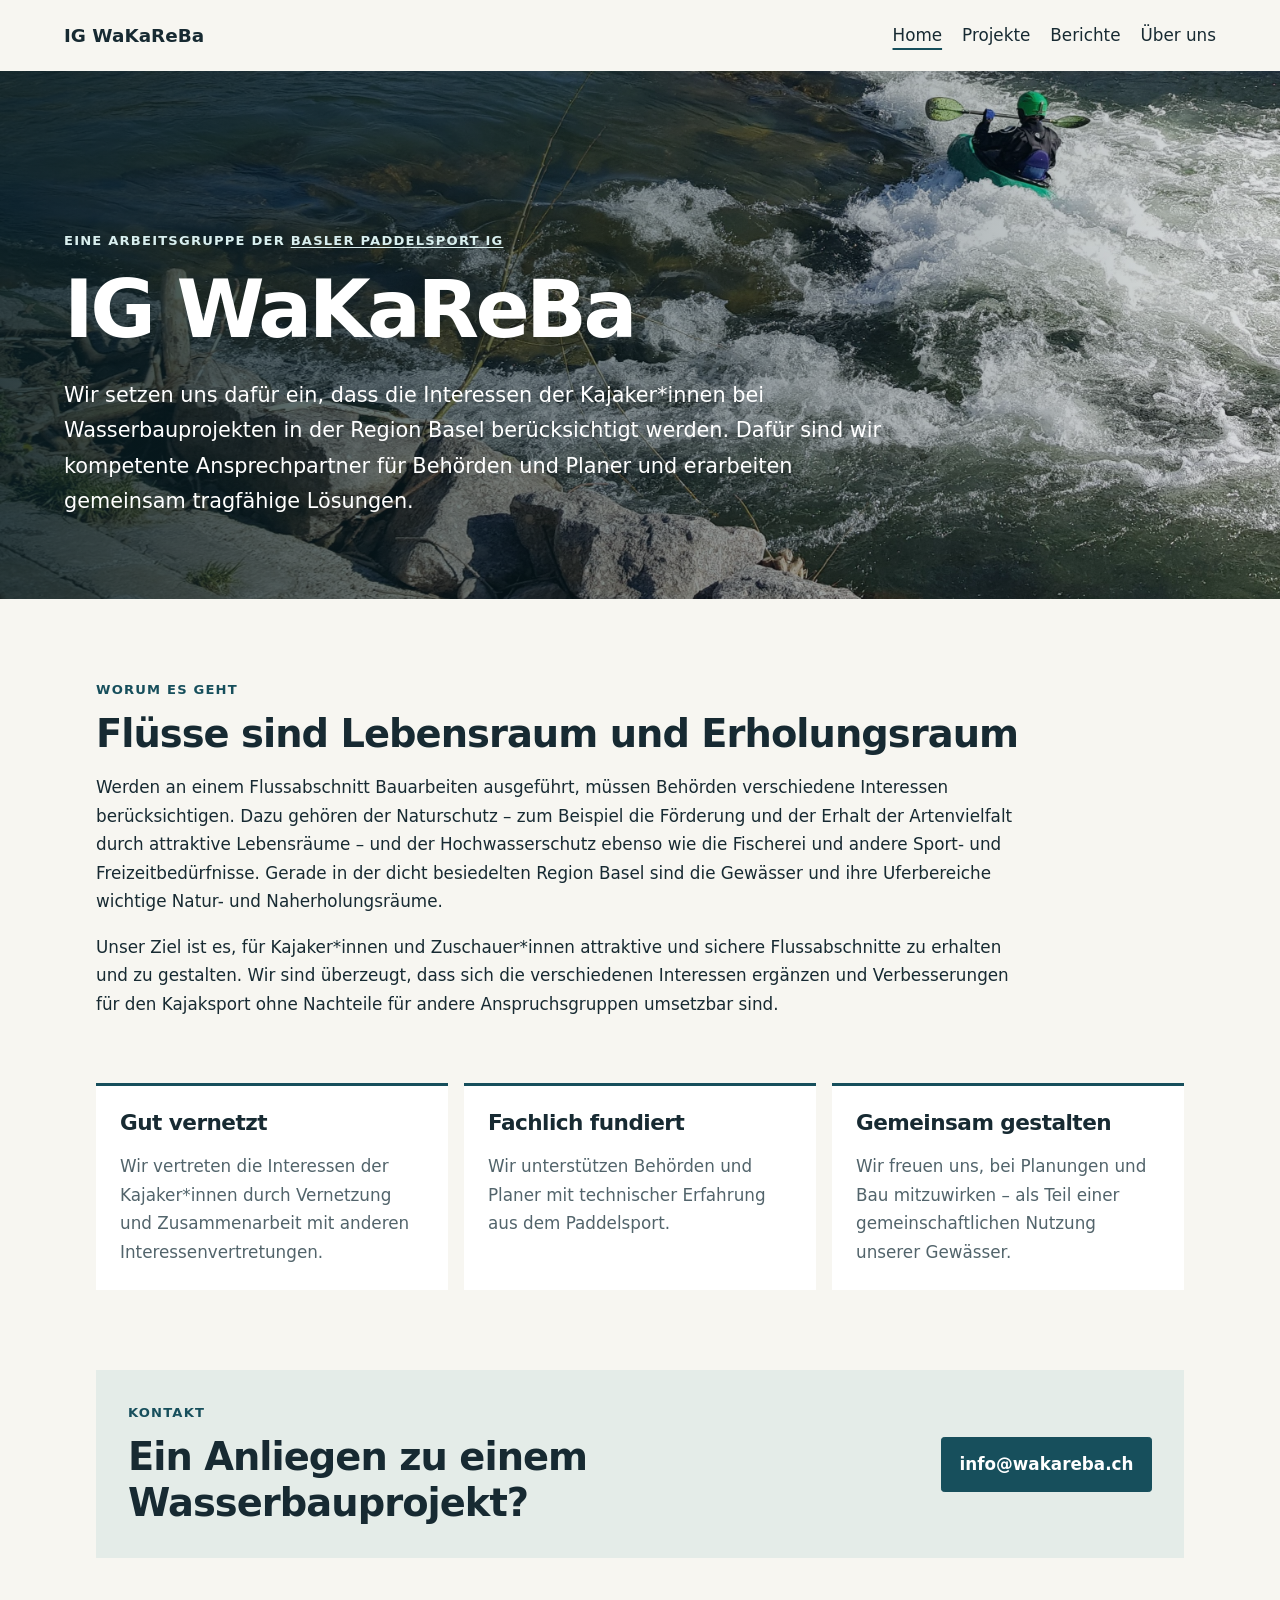
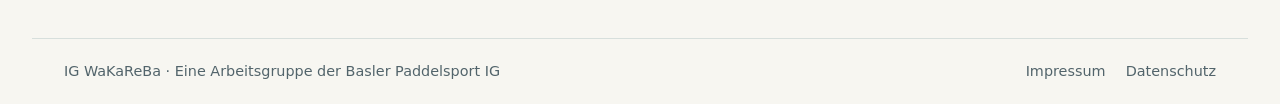
==== index.html @ 68abc577 "Initial static WaKaReBa website Co-authored-by: Copilot <223556219+Copilot@users.noreply.github.com>" ====
<!doctype html>
<html lang="de">
<head>
  <meta charset="utf-8">
  <meta name="viewport" content="width=device-width, initial-scale=1">
  <meta name="description" content="Die IG WaKaReBa vertritt die Interessen von Kajaker*innen bei Wasserbauprojekten in der Region Basel.">
  <title>IG WaKaReBa – Kajaksport und Wasserbau in der Region Basel</title>
  <link rel="stylesheet" href="assets/styles.css">
</head>
<body>
  <a class="skip-link" href="#inhalt">Zum Inhalt springen</a>
  <header class="site-header">
    <a class="site-name" href="index.html">IG WaKaReBa</a>
    <nav aria-label="Hauptnavigation">
      <a aria-current="page" href="index.html">Home</a>
      <a href="projekte/">Projekte</a>
      <a href="berichte/">Berichte</a>
      <a href="ueber-uns/">Über uns</a>
    </nav>
  </header>

  <main id="inhalt">
    <section class="hero">
      <img class="hero-image" src="assets/birs-hero.jpg" alt="Kajaker auf einer Welle in der Birs">
      <div class="hero-copy">
        <p class="eyebrow">Eine Arbeitsgruppe der <a href="https://www.bpig.ch">Basler Paddelsport IG</a></p>
        <h1>IG WaKaReBa</h1>
        <p class="lead">Wir setzen uns dafür ein, dass die Interessen der Kajaker*innen bei Wasserbauprojekten in der Region Basel berücksichtigt werden. Dafür sind wir kompetente Ansprechpartner für Behörden und Planer und erarbeiten gemeinsam tragfähige Lösungen.</p>
      </div>
    </section>

    <section class="content-section">
      <p class="eyebrow">Worum es geht</p>
      <h2>Flüsse sind Lebensraum und Erholungsraum</h2>
      <p>Werden an einem Flussabschnitt Bauarbeiten ausgeführt, müssen Behörden verschiedene Interessen berücksichtigen. Dazu gehören der Naturschutz – zum Beispiel die Förderung und der Erhalt der Artenvielfalt durch attraktive Lebensräume – und der Hochwasserschutz ebenso wie die Fischerei und andere Sport- und Freizeitbedürfnisse. Gerade in der dicht besiedelten Region Basel sind die Gewässer und ihre Uferbereiche wichtige Natur- und Naherholungsräume.</p>
      <p>Unser Ziel ist es, für Kajaker*innen und Zuschauer*innen attraktive und sichere Flussabschnitte zu erhalten und zu gestalten. Wir sind überzeugt, dass sich die verschiedenen Interessen ergänzen und Verbesserungen für den Kajaksport ohne Nachteile für andere Anspruchsgruppen umsetzbar sind.</p>
    </section>

    <section class="feature-grid" aria-label="So arbeiten wir">
      <article class="feature">
        <h2>Gut vernetzt</h2>
        <p>Wir vertreten die Interessen der Kajaker*innen durch Vernetzung und Zusammenarbeit mit anderen Interessenvertretungen.</p>
      </article>
      <article class="feature">
        <h2>Fachlich fundiert</h2>
        <p>Wir unterstützen Behörden und Planer mit technischer Erfahrung aus dem Paddelsport.</p>
      </article>
      <article class="feature">
        <h2>Gemeinsam gestalten</h2>
        <p>Wir freuen uns, bei Planungen und Bau mitzuwirken – als Teil einer gemeinschaftlichen Nutzung unserer Gewässer.</p>
      </article>
    </section>

    <section class="contact-section">
      <div>
        <p class="eyebrow">Kontakt</p>
        <h2>Ein Anliegen zu einem Wasserbauprojekt?</h2>
      </div>
      <a class="button" href="mailto:info@wakareba.ch">info@wakareba.ch</a>
    </section>
  </main>

  <footer class="site-footer">
    <span>IG WaKaReBa · Eine Arbeitsgruppe der Basler Paddelsport IG</span>
    <nav aria-label="Rechtliches">
      <a href="impressum/">Impressum</a>
      <a href="datenschutz/">Datenschutz</a>
    </nav>
  </footer>
</body>
</html>
---- assets/styles.css ----
:root {
  color-scheme: light;
  --ink: #172a32;
  --muted: #52646b;
  --paper: #f7f6f1;
  --surface: #fff;
  --river: #174f5c;
  --river-dark: #103a45;
  --line: #d7dfdc;
  font-family: system-ui, -apple-system, "Segoe UI", sans-serif;
}

* {
  box-sizing: border-box;
}

body {
  margin: 0;
  color: var(--ink);
  background: var(--paper);
  font-size: 1.05rem;
  line-height: 1.7;
}

a {
  color: var(--river);
  text-underline-offset: 0.18em;
}

a:hover {
  color: var(--river-dark);
}

a:focus-visible {
  outline: 3px solid #d78333;
  outline-offset: 3px;
}

.skip-link {
  position: absolute;
  top: -5rem;
  left: 1rem;
  z-index: 2;
  padding: 0.5rem 0.75rem;
  color: var(--surface);
  background: var(--river-dark);
}

.skip-link:focus {
  top: 1rem;
}

.site-header,
.site-footer {
  display: flex;
  align-items: center;
  justify-content: space-between;
  gap: 1.5rem;
  max-width: 76rem;
  margin: 0 auto;
  padding: 1.25rem 2rem;
}

.site-name {
  color: var(--ink);
  font-size: 1.15rem;
  font-weight: 750;
  text-decoration: none;
  white-space: nowrap;
}

.site-header nav,
.site-footer nav {
  display: flex;
  flex-wrap: wrap;
  gap: 1.25rem;
}

.site-header nav a,
.site-footer nav a {
  color: var(--ink);
  text-decoration: none;
}

.site-header nav a[aria-current="page"] {
  text-decoration: underline;
  text-decoration-color: var(--river);
  text-decoration-thickness: 2px;
  text-underline-offset: 0.45rem;
}

.hero {
  position: relative;
  display: grid;
  min-height: 33rem;
  align-items: end;
  overflow: hidden;
  color: var(--surface);
  background: var(--river-dark);
}

.hero::after {
  position: absolute;
  inset: 0;
  background: linear-gradient(90deg, rgb(8 30 36 / 83%), rgb(8 30 36 / 12%));
  content: "";
}

.hero-image {
  position: absolute;
  width: 100%;
  height: 100%;
  object-fit: cover;
  object-position: center 54%;
}

.hero-copy {
  position: relative;
  z-index: 1;
  width: min(76rem, 100%);
  margin: 0 auto;
  padding: 5rem 2rem;
}

.hero-copy a {
  color: #d9efef;
}

h1,
h2,
h3,
p {
  margin-top: 0;
}

h1,
h2,
h3 {
  line-height: 1.2;
}

h1 {
  max-width: 14ch;
  margin-bottom: 1.25rem;
  font-size: clamp(2.6rem, 7vw, 5rem);
  letter-spacing: -0.045em;
}

h2 {
  margin-bottom: 1rem;
  font-size: clamp(1.7rem, 3vw, 2.4rem);
  letter-spacing: -0.025em;
}

h3 {
  margin-bottom: 0.5rem;
  font-size: 1.3rem;
}

.lead {
  max-width: 52rem;
  margin-bottom: 0;
  font-size: clamp(1.1rem, 2vw, 1.3rem);
}

.eyebrow {
  margin-bottom: 0.6rem;
  color: var(--river);
  font-size: 0.82rem;
  font-weight: 750;
  letter-spacing: 0.09em;
  text-transform: uppercase;
}

.hero .eyebrow {
  color: #d9efef;
}

.content-section,
.feature-grid,
.contact-section,
.page-content {
  width: min(68rem, calc(100% - 3rem));
  margin: 0 auto;
}

.content-section {
  padding: 5rem 0 3rem;
}

.content-section > p:not(.eyebrow) {
  max-width: 58rem;
}

.feature-grid {
  display: grid;
  grid-template-columns: repeat(3, minmax(0, 1fr));
  gap: 1rem;
  padding-bottom: 5rem;
}

.feature {
  padding: 1.5rem;
  border-top: 3px solid var(--river);
  background: var(--surface);
}

.feature h2 {
  font-size: 1.35rem;
}

.feature p {
  margin-bottom: 0;
  color: var(--muted);
}

.contact-section {
  display: flex;
  align-items: center;
  justify-content: space-between;
  gap: 2rem;
  margin-bottom: 5rem;
  padding: 2rem;
  background: #e4ece8;
}

.contact-section h2 {
  margin-bottom: 0;
}

.button {
  display: inline-block;
  padding: 0.75rem 1.1rem;
  border: 1px solid var(--river);
  border-radius: 0.2rem;
  color: var(--surface);
  background: var(--river);
  font-weight: 700;
  text-decoration: none;
  white-space: nowrap;
}

.button:hover {
  color: var(--surface);
  background: var(--river-dark);
}

.page-heading {
  padding: 4rem 0 2rem;
  border-bottom: 1px solid var(--line);
}

.page-heading h1 {
  margin-bottom: 0.5rem;
  font-size: clamp(2.4rem, 5vw, 4rem);
}

.page-heading p:last-child {
  max-width: 48rem;
  margin-bottom: 0;
  color: var(--muted);
}

.page-content {
  padding-bottom: 4rem;
}

.project,
.report,
.prose-section {
  padding: 2rem 0;
  border-bottom: 1px solid var(--line);
}

.project p:last-child,
.report p:last-child,
.prose-section p:last-child {
  margin-bottom: 0;
}

.status-date {
  margin-top: 1rem;
  color: var(--muted);
  font-size: 0.9rem;
  font-style: italic;
}

.report-list {
  padding-left: 1.3rem;
}

.report-list li {
  margin: 0.65rem 0;
}

.site-footer {
  align-items: flex-start;
  border-top: 1px solid var(--line);
  color: var(--muted);
  font-size: 0.9rem;
}

.site-footer nav a {
  color: var(--muted);
}

@media (max-width: 680px) {
  body {
    font-size: 1rem;
  }

  .site-header,
  .site-footer {
    align-items: flex-start;
    flex-direction: column;
    gap: 0.8rem;
    padding: 1rem 1.25rem;
  }

  .site-header nav,
  .site-footer nav {
    gap: 0.75rem 1rem;
  }

  .hero {
    min-height: 34rem;
  }

  .hero::after {
    background: linear-gradient(0deg, rgb(8 30 36 / 88%), rgb(8 30 36 / 12%));
  }

  .hero-copy {
    padding: 3rem 1.25rem;
  }

  .content-section,
  .feature-grid,
  .contact-section,
  .page-content {
    width: calc(100% - 2.5rem);
  }

  .content-section {
    padding: 3.5rem 0 2rem;
  }

  .feature-grid {
    grid-template-columns: 1fr;
    padding-bottom: 3.5rem;
  }

  .contact-section {
    align-items: flex-start;
    flex-direction: column;
    margin-bottom: 3.5rem;
    padding: 1.5rem;
  }

  .contact-section > div {
    min-width: 0;
  }

  .contact-section h2 {
    overflow-wrap: anywhere;
  }

  .contact-section .button {
    max-width: 100%;
    overflow-wrap: anywhere;
    white-space: normal;
  }

  .page-heading {
    padding: 3rem 0 1.5rem;
  }
}
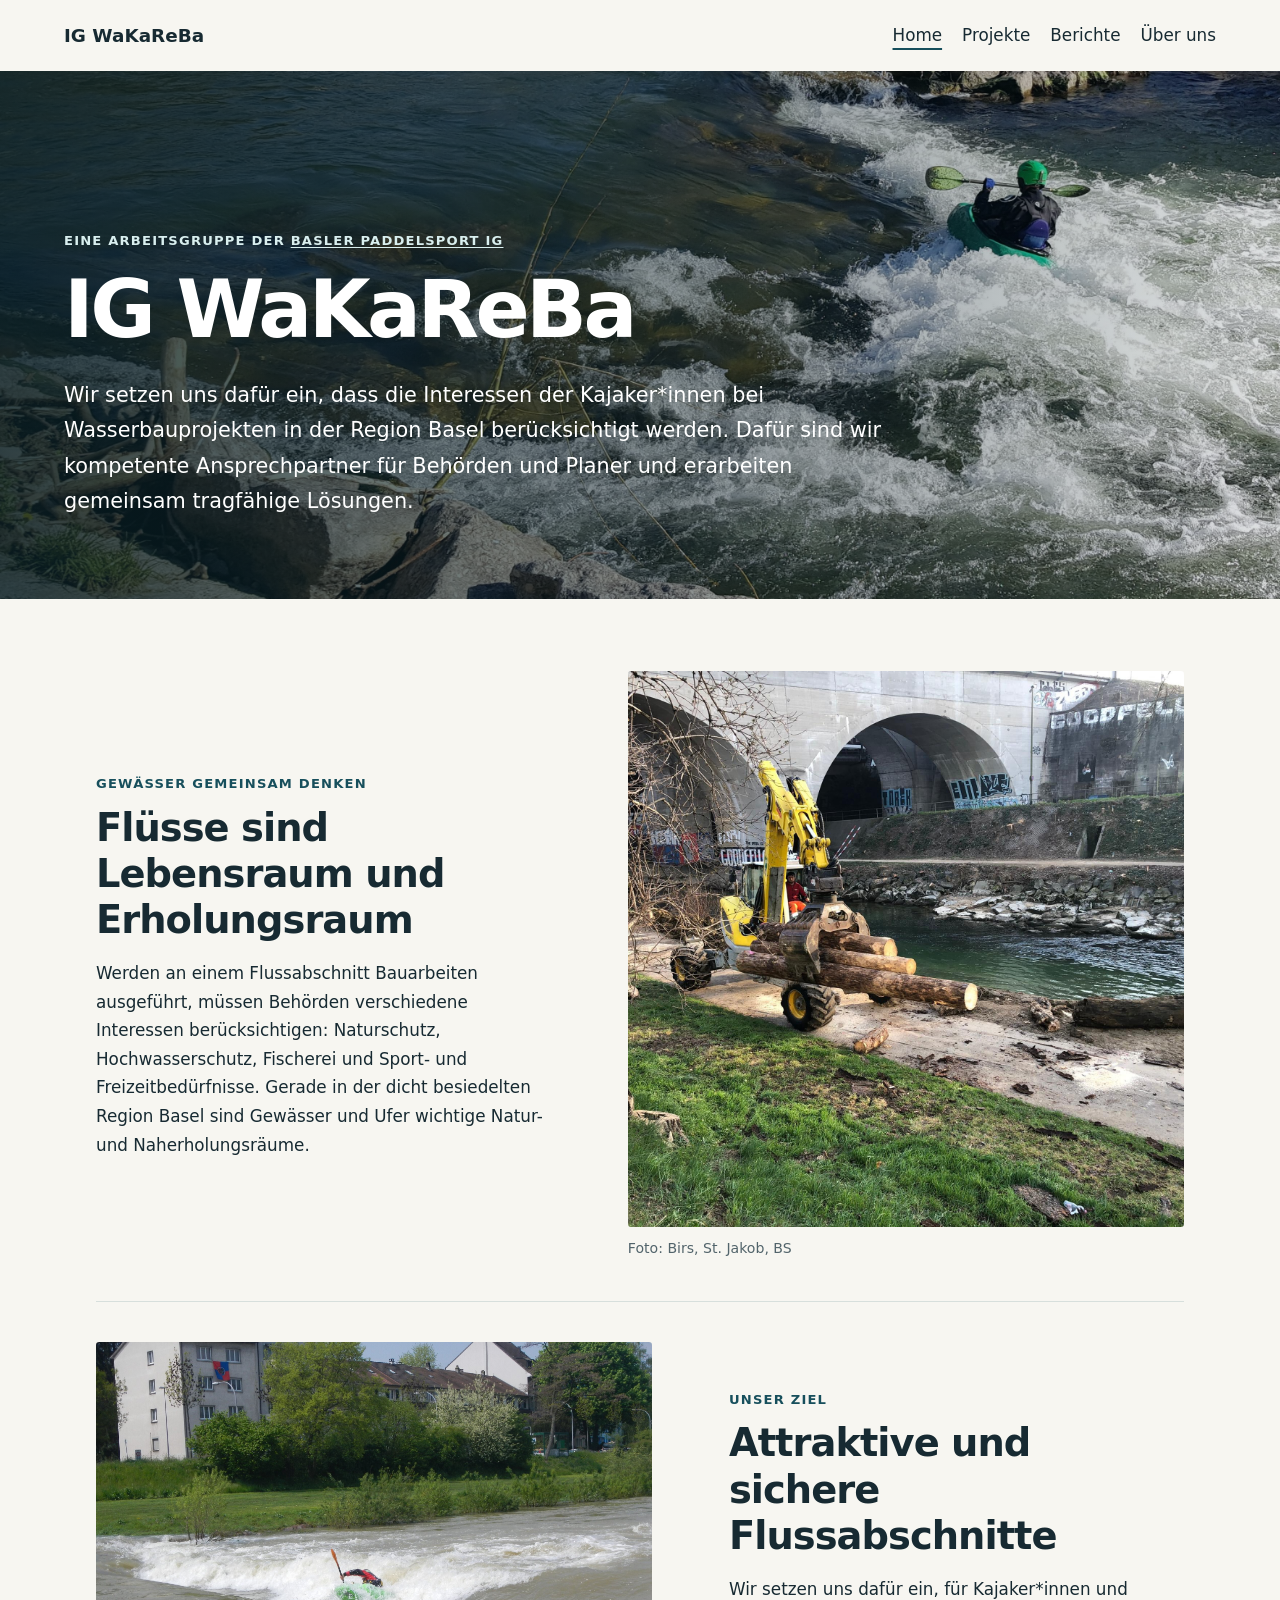
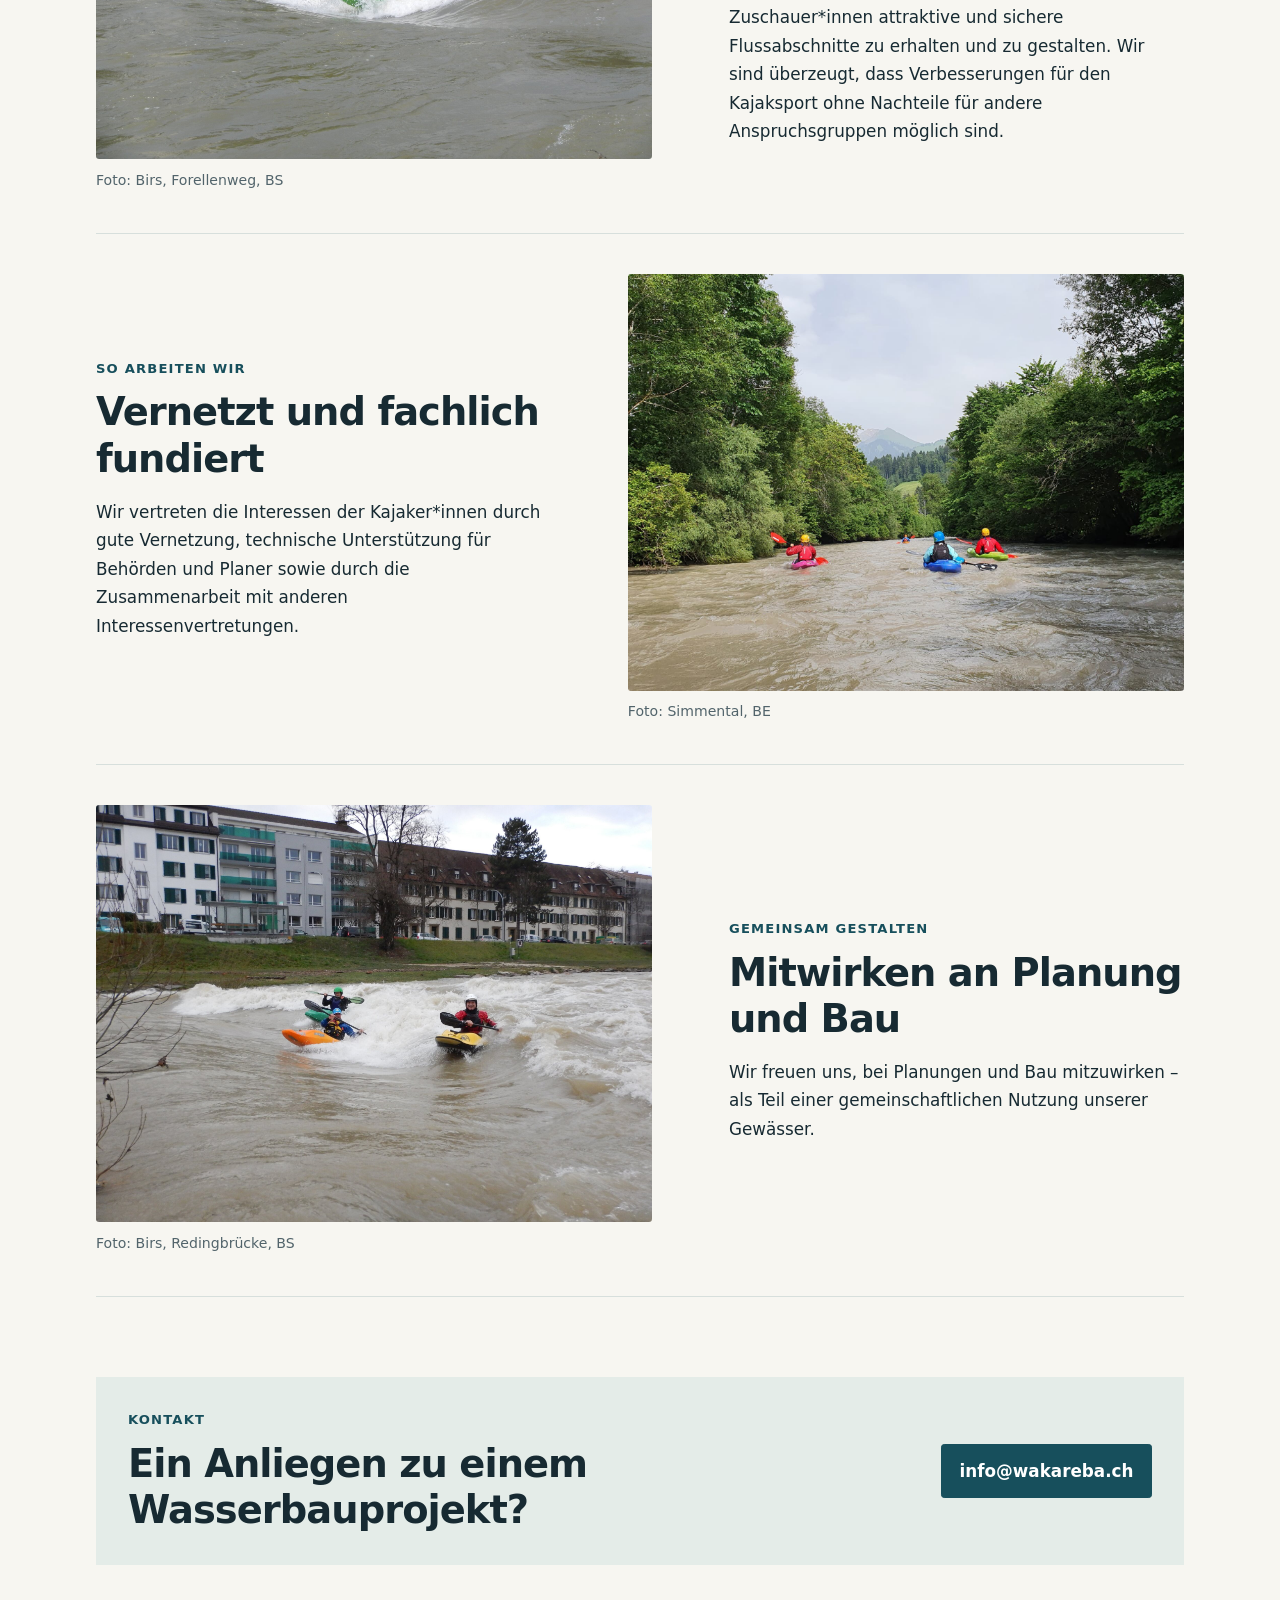
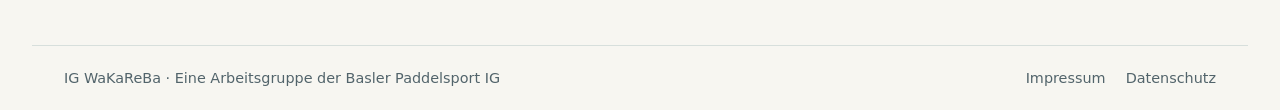
==== commit 1711cb7a: "Complete initial static website Co-authored-by: Copilot <223556219+Copilot@users.noreply.github.com>" ====
--- a/index.html
+++ b/index.html
@@ -21,7 +21,7 @@
 
   <main id="inhalt">
     <section class="hero">
-      <img class="hero-image" src="assets/birs-hero.jpg" alt="Kajaker auf einer Welle in der Birs">
+      <img class="hero-image" src="assets/birs-hero.jpg" alt="Kajaker auf einer Welle in der Birs" width="3128" height="1759">
       <div class="hero-copy">
         <p class="eyebrow">Eine Arbeitsgruppe der <a href="https://www.bpig.ch">Basler Paddelsport IG</a></p>
         <h1>IG WaKaReBa</h1>
@@ -29,25 +29,53 @@
       </div>
     </section>
 
-    <section class="content-section">
-      <p class="eyebrow">Worum es geht</p>
-      <h2>Flüsse sind Lebensraum und Erholungsraum</h2>
-      <p>Werden an einem Flussabschnitt Bauarbeiten ausgeführt, müssen Behörden verschiedene Interessen berücksichtigen. Dazu gehören der Naturschutz – zum Beispiel die Förderung und der Erhalt der Artenvielfalt durch attraktive Lebensräume – und der Hochwasserschutz ebenso wie die Fischerei und andere Sport- und Freizeitbedürfnisse. Gerade in der dicht besiedelten Region Basel sind die Gewässer und ihre Uferbereiche wichtige Natur- und Naherholungsräume.</p>
-      <p>Unser Ziel ist es, für Kajaker*innen und Zuschauer*innen attraktive und sichere Flussabschnitte zu erhalten und zu gestalten. Wir sind überzeugt, dass sich die verschiedenen Interessen ergänzen und Verbesserungen für den Kajaksport ohne Nachteile für andere Anspruchsgruppen umsetzbar sind.</p>
-    </section>
+    <section class="photo-stories" aria-label="Wasserbau und Paddelsport in der Region Basel">
+      <article class="photo-story">
+        <div class="photo-story-copy">
+          <p class="eyebrow">Gewässer gemeinsam denken</p>
+          <h2>Flüsse sind Lebensraum und Erholungsraum</h2>
+          <p>Werden an einem Flussabschnitt Bauarbeiten ausgeführt, müssen Behörden verschiedene Interessen berücksichtigen: Naturschutz, Hochwasserschutz, Fischerei und Sport- und Freizeitbedürfnisse. Gerade in der dicht besiedelten Region Basel sind Gewässer und Ufer wichtige Natur- und Naherholungsräume.</p>
+        </div>
+        <figure class="photo-story-image">
+          <img src="assets/birs-st-jakob.jpg" alt="Bauarbeiten am Ufer der Birs beim St. Jakob" width="1536" height="1536" loading="lazy" decoding="async">
+          <figcaption>Foto: Birs, St. Jakob, BS</figcaption>
+        </figure>
+      </article>
 
-    <section class="feature-grid" aria-label="So arbeiten wir">
-      <article class="feature">
-        <h2>Gut vernetzt</h2>
-        <p>Wir vertreten die Interessen der Kajaker*innen durch Vernetzung und Zusammenarbeit mit anderen Interessenvertretungen.</p>
+      <article class="photo-story">
+        <div class="photo-story-copy">
+          <p class="eyebrow">Unser Ziel</p>
+          <h2>Attraktive und sichere Flussabschnitte</h2>
+          <p>Wir setzen uns dafür ein, für Kajaker*innen und Zuschauer*innen attraktive und sichere Flussabschnitte zu erhalten und zu gestalten. Wir sind überzeugt, dass Verbesserungen für den Kajaksport ohne Nachteile für andere Anspruchsgruppen möglich sind.</p>
+        </div>
+        <figure class="photo-story-image">
+          <img src="assets/birs-forellenweg.jpg" alt="Kajaker surft auf einer Welle in der Birs" width="2200" height="1650" loading="lazy" decoding="async">
+          <figcaption>Foto: Birs, Forellenweg, BS</figcaption>
+        </figure>
       </article>
-      <article class="feature">
-        <h2>Fachlich fundiert</h2>
-        <p>Wir unterstützen Behörden und Planer mit technischer Erfahrung aus dem Paddelsport.</p>
+
+      <article class="photo-story">
+        <div class="photo-story-copy">
+          <p class="eyebrow">So arbeiten wir</p>
+          <h2>Vernetzt und fachlich fundiert</h2>
+          <p>Wir vertreten die Interessen der Kajaker*innen durch gute Vernetzung, technische Unterstützung für Behörden und Planer sowie durch die Zusammenarbeit mit anderen Interessenvertretungen.</p>
+        </div>
+        <figure class="photo-story-image">
+          <img src="assets/simmental.jpg" alt="Gruppe von Kajaker*innen auf einem Fluss im Simmental" width="1600" height="1200" loading="lazy" decoding="async">
+          <figcaption>Foto: Simmental, BE</figcaption>
+        </figure>
       </article>
-      <article class="feature">
-        <h2>Gemeinsam gestalten</h2>
-        <p>Wir freuen uns, bei Planungen und Bau mitzuwirken – als Teil einer gemeinschaftlichen Nutzung unserer Gewässer.</p>
+
+      <article class="photo-story">
+        <div class="photo-story-copy">
+          <p class="eyebrow">Gemeinsam gestalten</p>
+          <h2>Mitwirken an Planung und Bau</h2>
+          <p>Wir freuen uns, bei Planungen und Bau mitzuwirken – als Teil einer gemeinschaftlichen Nutzung unserer Gewässer.</p>
+        </div>
+        <figure class="photo-story-image">
+          <img src="assets/birs-redingbruecke.jpg" alt="Kajaker auf einer Welle in der Birs bei der Redingbrücke" width="2200" height="1650" loading="lazy" decoding="async">
+          <figcaption>Foto: Birs, Redingbrücke, BS</figcaption>
+        </figure>
       </article>
     </section>
 
--- a/assets/styles.css
+++ b/assets/styles.css
@@ -111,7 +111,7 @@
   width: 100%;
   height: 100%;
   object-fit: cover;
-  object-position: center 54%;
+  object-position: 81% 18%;
 }
 
 .hero-copy {
@@ -176,42 +176,60 @@
   color: #d9efef;
 }
 
-.content-section,
-.feature-grid,
+.photo-stories,
 .contact-section,
 .page-content {
   width: min(68rem, calc(100% - 3rem));
   margin: 0 auto;
 }
 
-.content-section {
-  padding: 5rem 0 3rem;
-}
-
-.content-section > p:not(.eyebrow) {
-  max-width: 58rem;
-}
-
-.feature-grid {
+.photo-stories {
+  padding: 2rem 0 5rem;
+}
+
+.photo-story {
   display: grid;
-  grid-template-columns: repeat(3, minmax(0, 1fr));
-  gap: 1rem;
-  padding-bottom: 5rem;
-}
-
-.feature {
-  padding: 1.5rem;
-  border-top: 3px solid var(--river);
-  background: var(--surface);
-}
-
-.feature h2 {
-  font-size: 1.35rem;
-}
-
-.feature p {
+  grid-template-columns: minmax(0, 0.9fr) minmax(0, 1.1fr);
+  align-items: center;
+  gap: clamp(2rem, 6vw, 5rem);
+  padding: 2.5rem 0;
+  border-bottom: 1px solid var(--line);
+}
+
+.photo-story:nth-child(even) {
+  grid-template-columns: minmax(0, 1.1fr) minmax(0, 0.9fr);
+}
+
+.photo-story:nth-child(even) .photo-story-copy {
+  grid-column: 2;
+  grid-row: 1;
+}
+
+.photo-story:nth-child(even) .photo-story-image {
+  grid-column: 1;
+  grid-row: 1;
+}
+
+.photo-story-copy > p:last-child {
   margin-bottom: 0;
+}
+
+.photo-story-image {
+  min-width: 0;
+  margin: 0;
+}
+
+.photo-story-image img {
+  display: block;
+  width: 100%;
+  height: auto;
+  border-radius: 0.2rem;
+}
+
+.photo-story-image figcaption {
+  margin-top: 0.6rem;
   color: var(--muted);
+  font-size: 0.88rem;
 }
 
 .contact-section {
@@ -265,16 +283,192 @@
   padding-bottom: 4rem;
 }
 
-.project,
+.project {
+  display: flow-root;
+  padding: 2rem 0;
+  border-bottom: 1px solid var(--line);
+}
+
+.project h2 {
+  margin-bottom: 1.25rem;
+}
+
+.project-copy {
+  min-width: 0;
+}
+
+.project-image {
+  float: right;
+  width: 40%;
+  min-width: 0;
+  max-width: 24rem;
+  margin: 0 0 1.5rem 2rem;
+}
+
+.project-image-trigger {
+  display: block;
+  width: 100%;
+  padding: 0;
+  border: 0;
+  background: transparent;
+  cursor: zoom-in;
+}
+
+.project-image-trigger:focus-visible,
+.project-lightbox-close:focus-visible {
+  outline: 3px solid #d78333;
+  outline-offset: 3px;
+}
+
+.project-image img {
+  display: block;
+  width: 100%;
+  height: auto;
+  max-height: 34rem;
+  object-fit: contain;
+  object-position: top;
+  border-radius: 0.2rem;
+}
+
+.project--large-image {
+  --project-image-width: 52%;
+}
+
+.project--large-image .project-image {
+  width: var(--project-image-width);
+  max-width: none;
+}
+
+.project-lightbox {
+  position: fixed;
+  inset: 0;
+  width: fit-content;
+  height: fit-content;
+  max-width: 96vw;
+  max-height: 96vh;
+  margin: auto;
+  padding: 3.5rem 0 0;
+  border: 0;
+  background: transparent;
+  overflow: visible;
+}
+
+.project-lightbox:popover-open {
+  display: grid;
+  place-items: center;
+}
+
+.project-lightbox::backdrop {
+  background: rgb(8 20 24 / 88%);
+}
+
+.project-lightbox > img {
+  display: block;
+  width: auto;
+  max-width: 96vw;
+  max-height: calc(96vh - 3.5rem);
+  object-fit: contain;
+  border-radius: 0.2rem;
+}
+
+.project-lightbox-close {
+  position: absolute;
+  top: 0;
+  right: 0;
+  padding: 0.65rem 1rem;
+  border: 1px solid var(--surface);
+  border-radius: 0.2rem;
+  color: var(--surface);
+  background: var(--river-dark);
+  font: inherit;
+  cursor: pointer;
+}
+
+.project-copy p:last-child,
+.report p:last-child,
+.prose-section p:last-child {
+  margin-bottom: 0;
+}
+
 .report,
 .prose-section {
   padding: 2rem 0;
   border-bottom: 1px solid var(--line);
 }
 
-.project p:last-child,
-.report p:last-child,
-.prose-section p:last-child {
+.report-embed {
+  aspect-ratio: 16 / 9;
+  margin-bottom: 1rem;
+}
+
+.report-embed iframe {
+  display: block;
+  width: 100%;
+  height: 100%;
+  border: 0;
+}
+
+.about-affiliation {
+  display: flex;
+  align-items: center;
+  gap: 1.5rem;
+  max-width: 32rem;
+  margin-top: 2rem;
+}
+
+.about-affiliation > img {
+  flex: 0 0 6rem;
+  display: block;
+  width: 6rem;
+  height: auto;
+}
+
+.about-affiliation p {
+  margin-bottom: 0;
+}
+
+.supporters-section {
+  padding: 2rem 0;
+  border-bottom: 1px solid var(--line);
+}
+
+.supporter-grid {
+  display: grid;
+  grid-template-columns: repeat(3, minmax(0, 1fr));
+  gap: 1.25rem;
+}
+
+.supporter {
+  min-width: 0;
+  padding: 1.25rem;
+  border: 1px solid var(--line);
+  background: var(--surface);
+}
+
+.supporter-logo {
+  display: flex;
+  align-items: center;
+  justify-content: center;
+  height: 8rem;
+  margin: 0 0 1rem;
+}
+
+.supporter-logo img {
+  display: block;
+  max-width: 100%;
+  max-height: 100%;
+  object-fit: contain;
+}
+
+.supporter h3 {
+  overflow-wrap: anywhere;
+}
+
+.supporter h3 a {
+  text-decoration: none;
+}
+
+.supporter p:last-child {
   margin-bottom: 0;
 }
 
@@ -326,6 +520,10 @@
     min-height: 34rem;
   }
 
+  .hero-image {
+    object-position: 82% center;
+  }
+
   .hero::after {
     background: linear-gradient(0deg, rgb(8 30 36 / 88%), rgb(8 30 36 / 12%));
   }
@@ -334,20 +532,39 @@
     padding: 3rem 1.25rem;
   }
 
-  .content-section,
-  .feature-grid,
+  .photo-stories,
   .contact-section,
   .page-content {
     width: calc(100% - 2.5rem);
   }
 
-  .content-section {
-    padding: 3.5rem 0 2rem;
-  }
-
-  .feature-grid {
-    grid-template-columns: 1fr;
-    padding-bottom: 3.5rem;
+  .photo-stories {
+    padding: 1rem 0 3.5rem;
+  }
+
+  .photo-story,
+  .photo-story:nth-child(even) {
+    grid-template-columns: minmax(0, 1fr);
+    gap: 1.25rem;
+    padding: 2rem 0;
+  }
+
+  .photo-story:nth-child(even) .photo-story-copy,
+  .photo-story:nth-child(even) .photo-story-image {
+    grid-column: auto;
+    grid-row: auto;
+  }
+
+  .project-image,
+  .project--large-image .project-image {
+    float: none;
+    width: 100%;
+    max-width: 100%;
+    margin: 0 0 1.25rem;
+  }
+
+  .project-image img {
+    max-height: none;
   }
 
   .contact-section {
@@ -374,4 +591,23 @@
   .page-heading {
     padding: 3rem 0 1.5rem;
   }
-}
+
+  .supporter-grid {
+    grid-template-columns: repeat(2, minmax(0, 1fr));
+    gap: 0.75rem;
+  }
+
+  .supporter {
+    padding: 0.85rem;
+  }
+
+  .supporter-logo {
+    height: 6rem;
+  }
+}
+
+@media (max-width: 420px) {
+  .supporter-grid {
+    grid-template-columns: minmax(0, 1fr);
+  }
+}
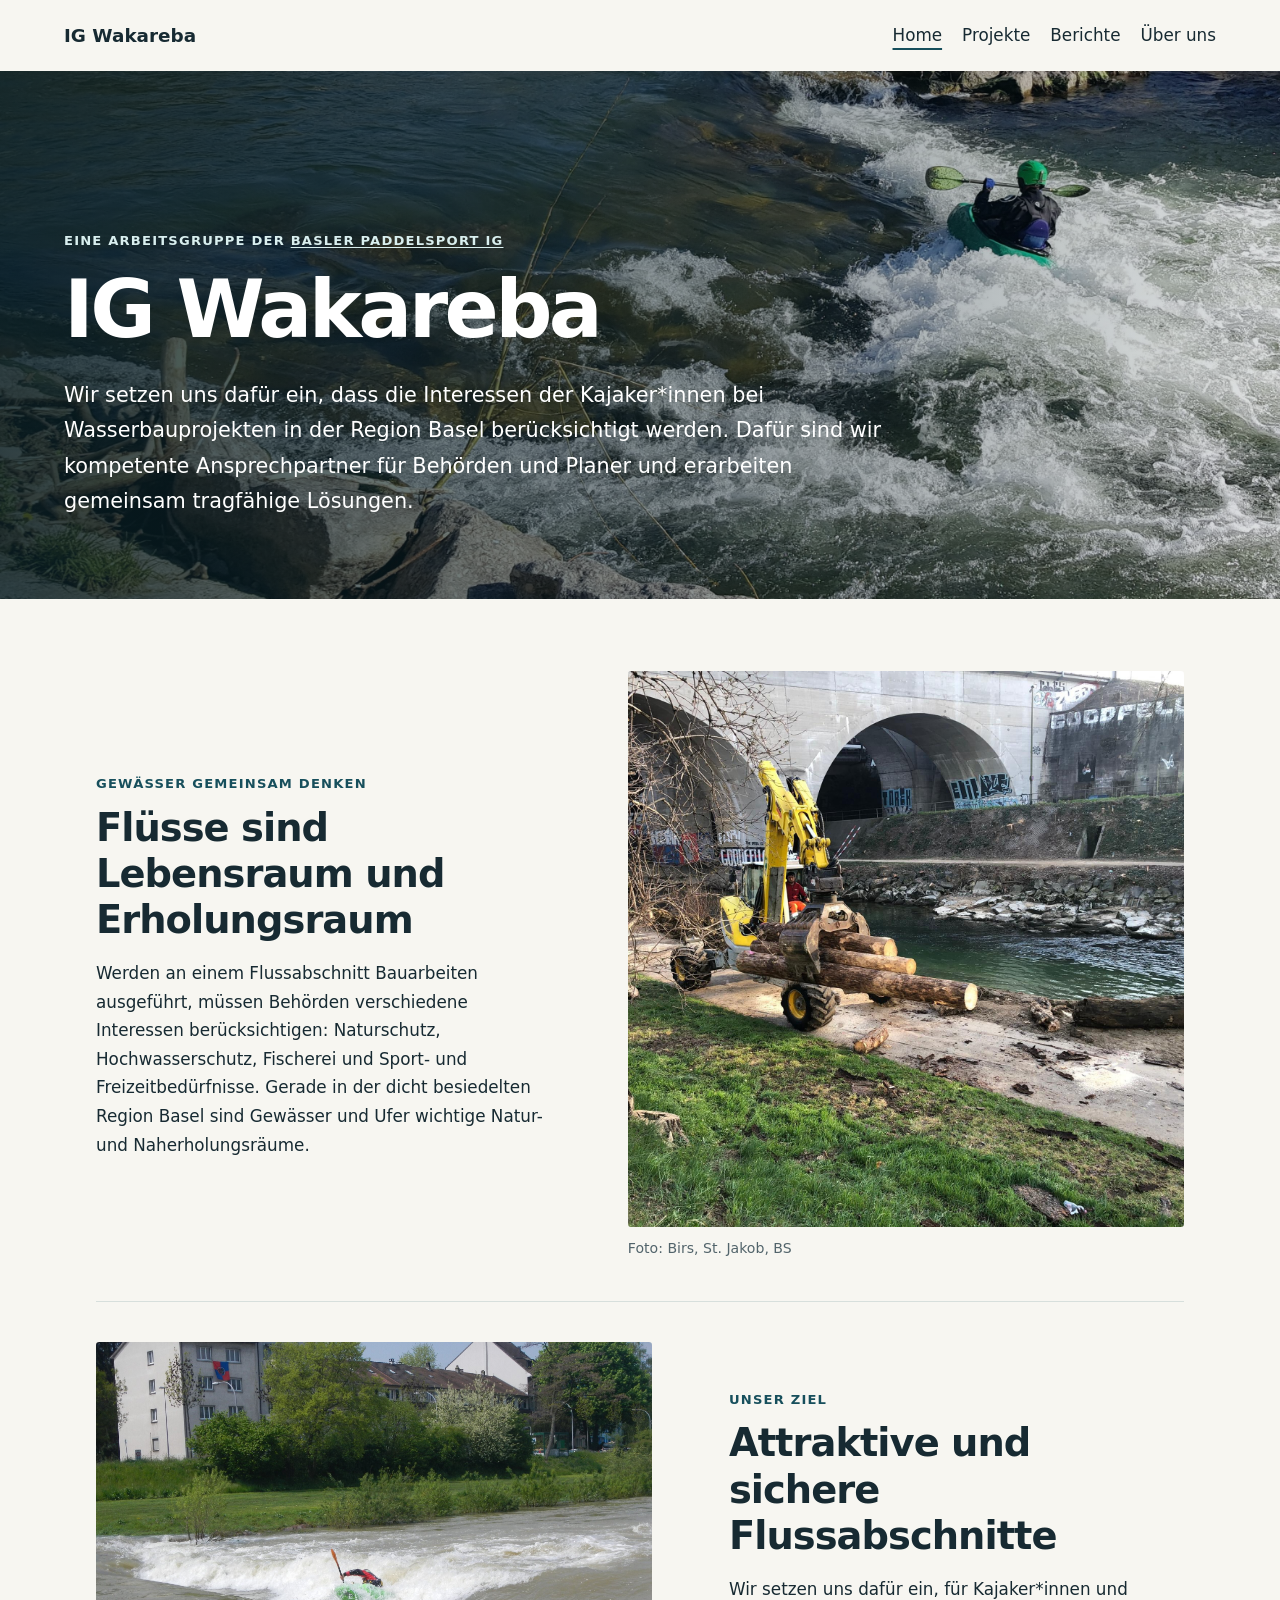
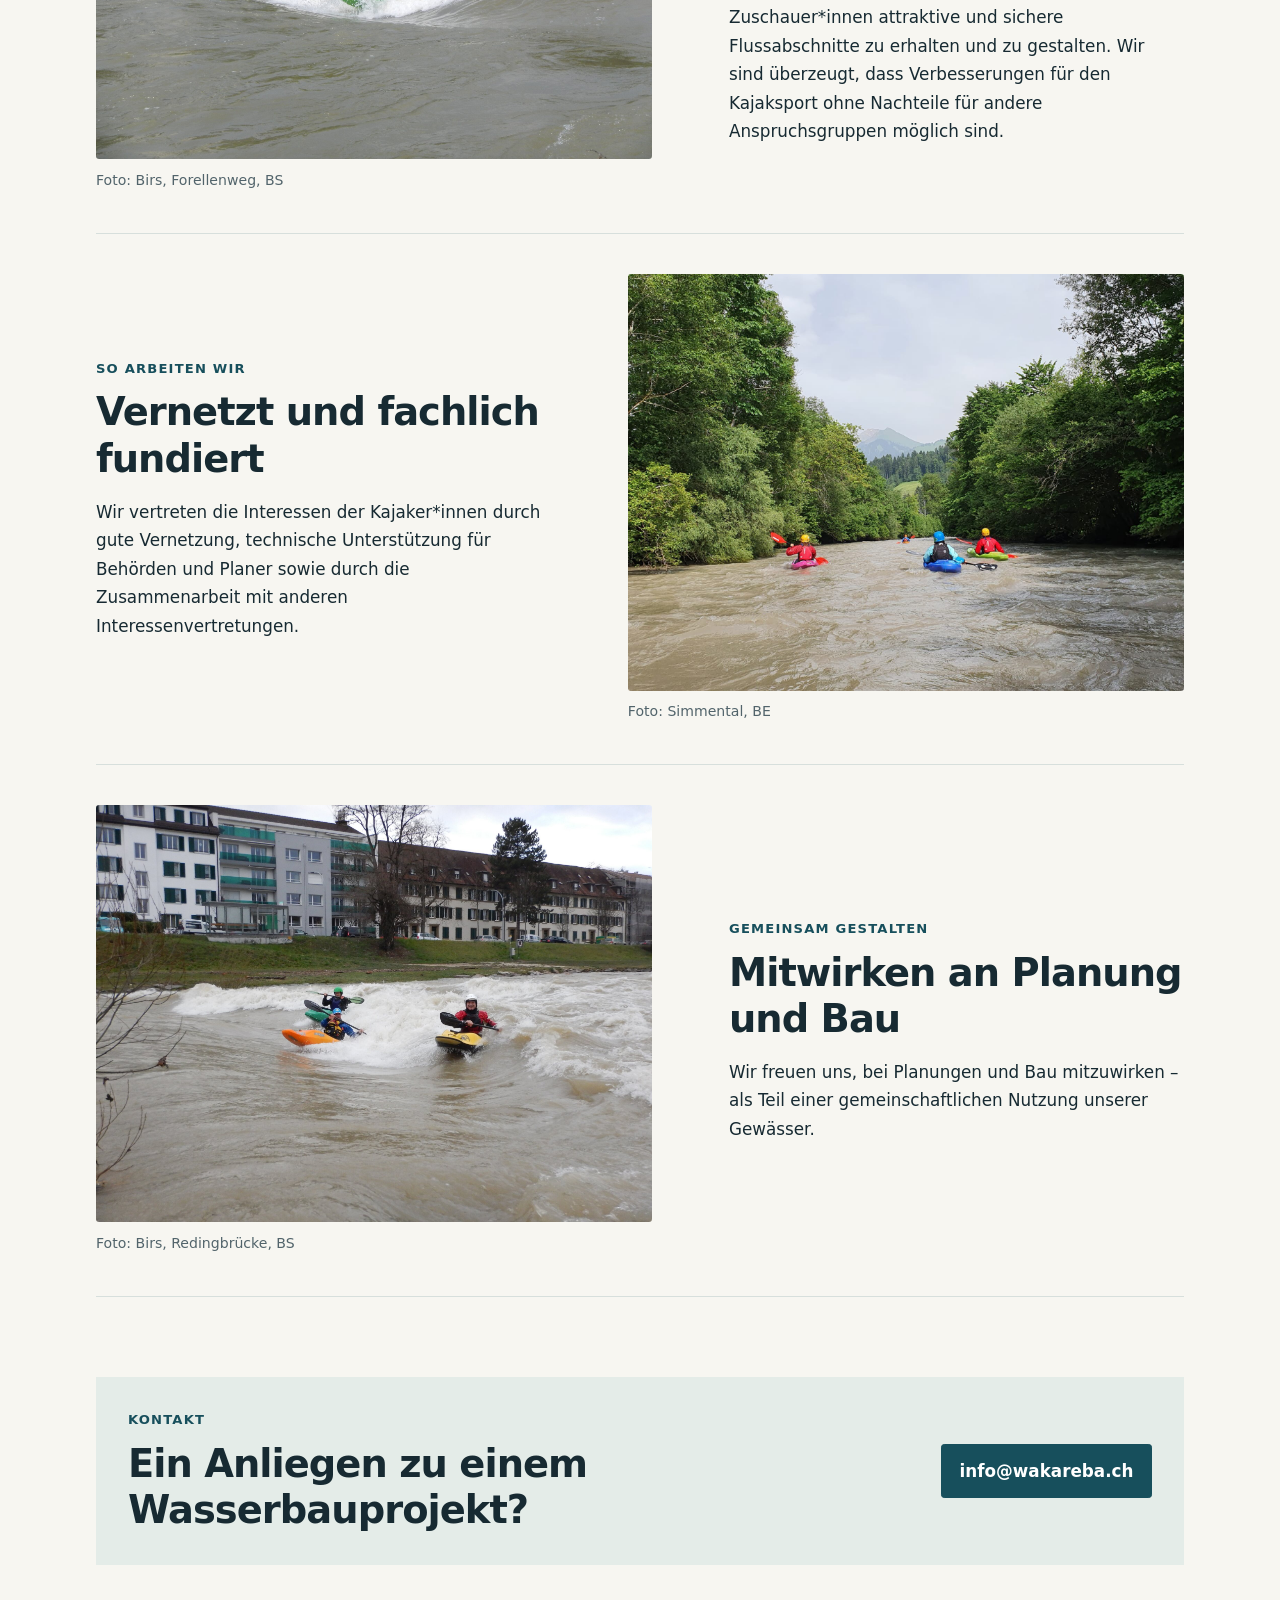
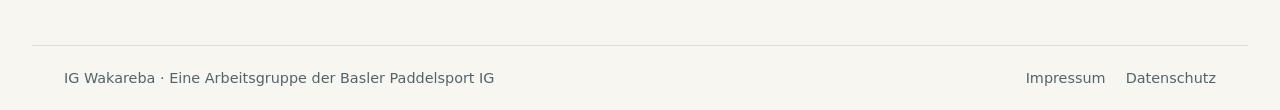
==== commit 99ed6921: "Use Wakareba instead of WaKaReBa everywhere" ====
--- a/index.html
+++ b/index.html
@@ -3,14 +3,14 @@
 <head>
   <meta charset="utf-8">
   <meta name="viewport" content="width=device-width, initial-scale=1">
-  <meta name="description" content="Die IG WaKaReBa vertritt die Interessen von Kajaker*innen bei Wasserbauprojekten in der Region Basel.">
-  <title>IG WaKaReBa – Kajaksport und Wasserbau in der Region Basel</title>
+  <meta name="description" content="Die IG Wakareba vertritt die Interessen von Kajaker*innen bei Wasserbauprojekten in der Region Basel.">
+  <title>IG Wakareba – Kajaksport und Wasserbau in der Region Basel</title>
   <link rel="stylesheet" href="assets/styles.css">
 </head>
 <body>
   <a class="skip-link" href="#inhalt">Zum Inhalt springen</a>
   <header class="site-header">
-    <a class="site-name" href="index.html">IG WaKaReBa</a>
+    <a class="site-name" href="index.html">IG Wakareba</a>
     <nav aria-label="Hauptnavigation">
       <a aria-current="page" href="index.html">Home</a>
       <a href="projekte/">Projekte</a>
@@ -24,7 +24,7 @@
       <img class="hero-image" src="assets/birs-hero.jpg" alt="Kajaker auf einer Welle in der Birs" width="3128" height="1759">
       <div class="hero-copy">
         <p class="eyebrow">Eine Arbeitsgruppe der <a href="https://www.bpig.ch">Basler Paddelsport IG</a></p>
-        <h1>IG WaKaReBa</h1>
+        <h1>IG Wakareba</h1>
         <p class="lead">Wir setzen uns dafür ein, dass die Interessen der Kajaker*innen bei Wasserbauprojekten in der Region Basel berücksichtigt werden. Dafür sind wir kompetente Ansprechpartner für Behörden und Planer und erarbeiten gemeinsam tragfähige Lösungen.</p>
       </div>
     </section>
@@ -89,7 +89,7 @@
   </main>
 
   <footer class="site-footer">
-    <span>IG WaKaReBa · Eine Arbeitsgruppe der Basler Paddelsport IG</span>
+    <span>IG Wakareba · Eine Arbeitsgruppe der Basler Paddelsport IG</span>
     <nav aria-label="Rechtliches">
       <a href="impressum/">Impressum</a>
       <a href="datenschutz/">Datenschutz</a>
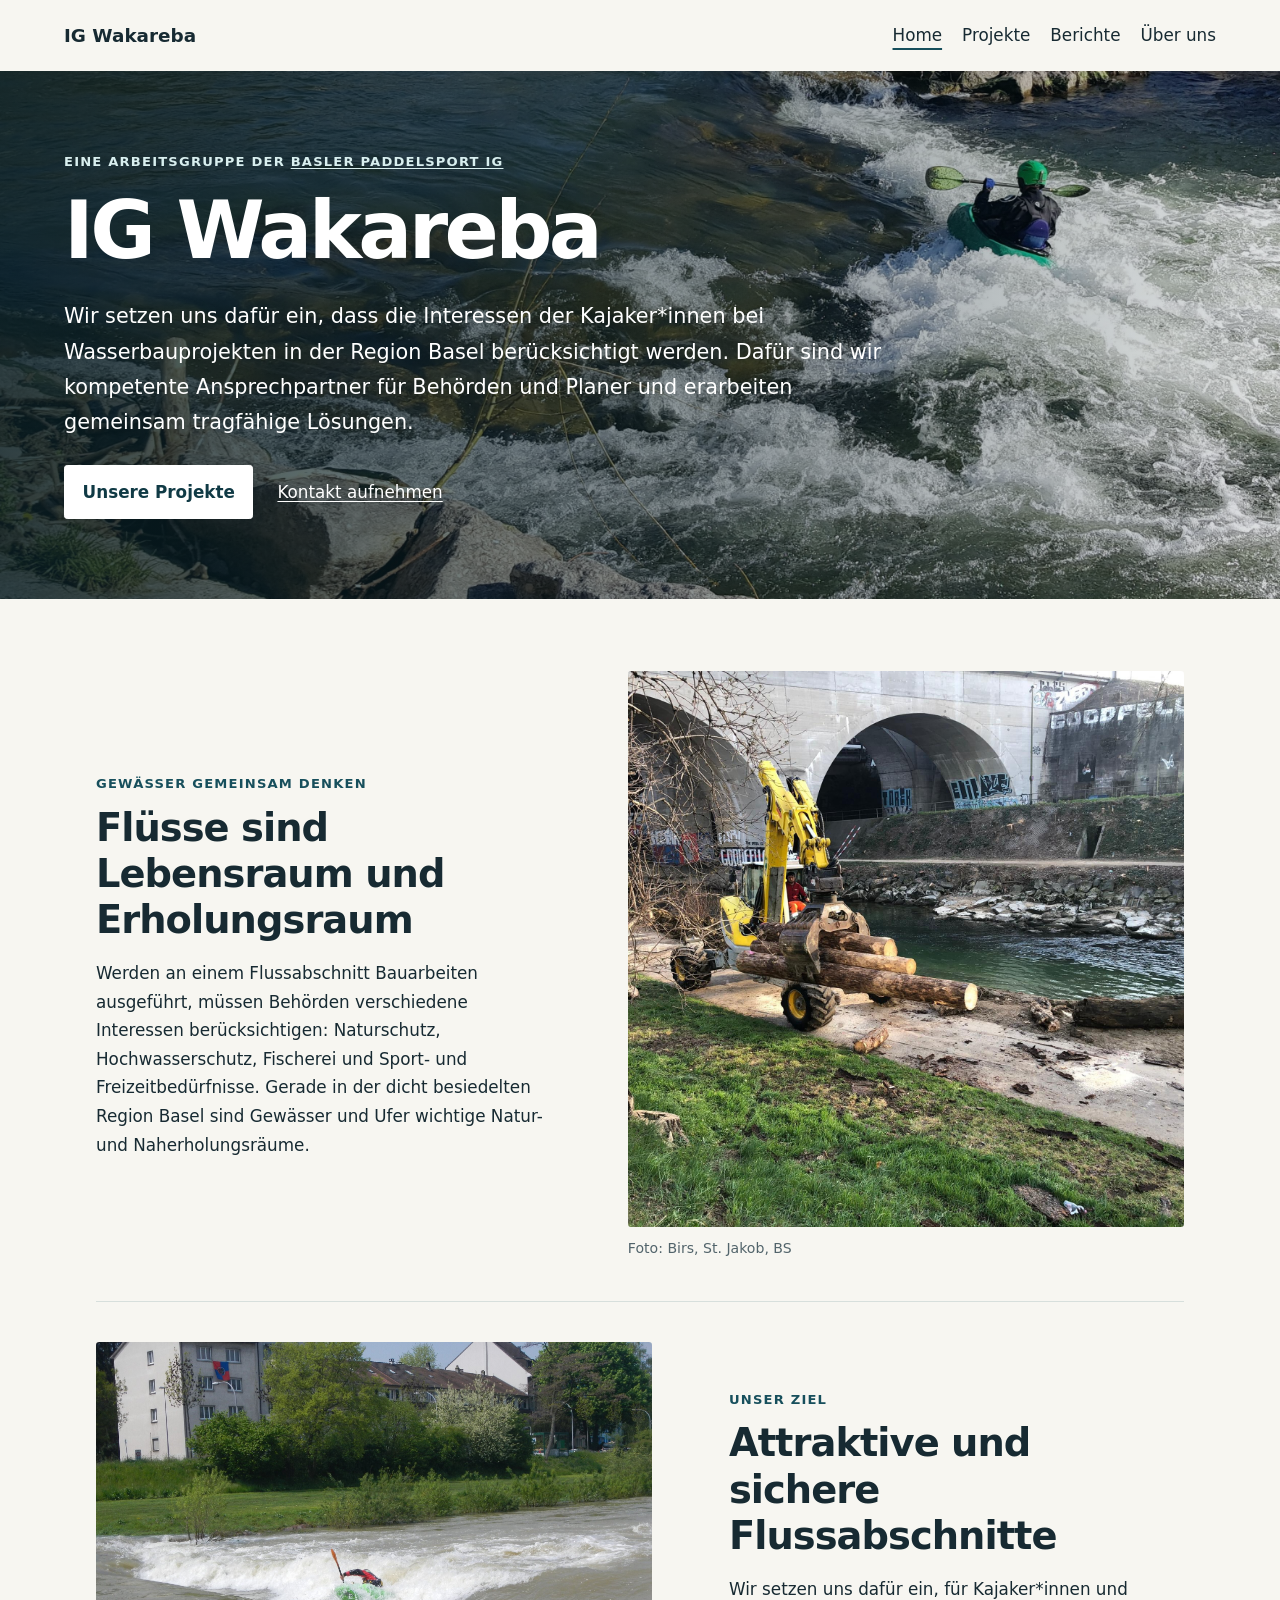
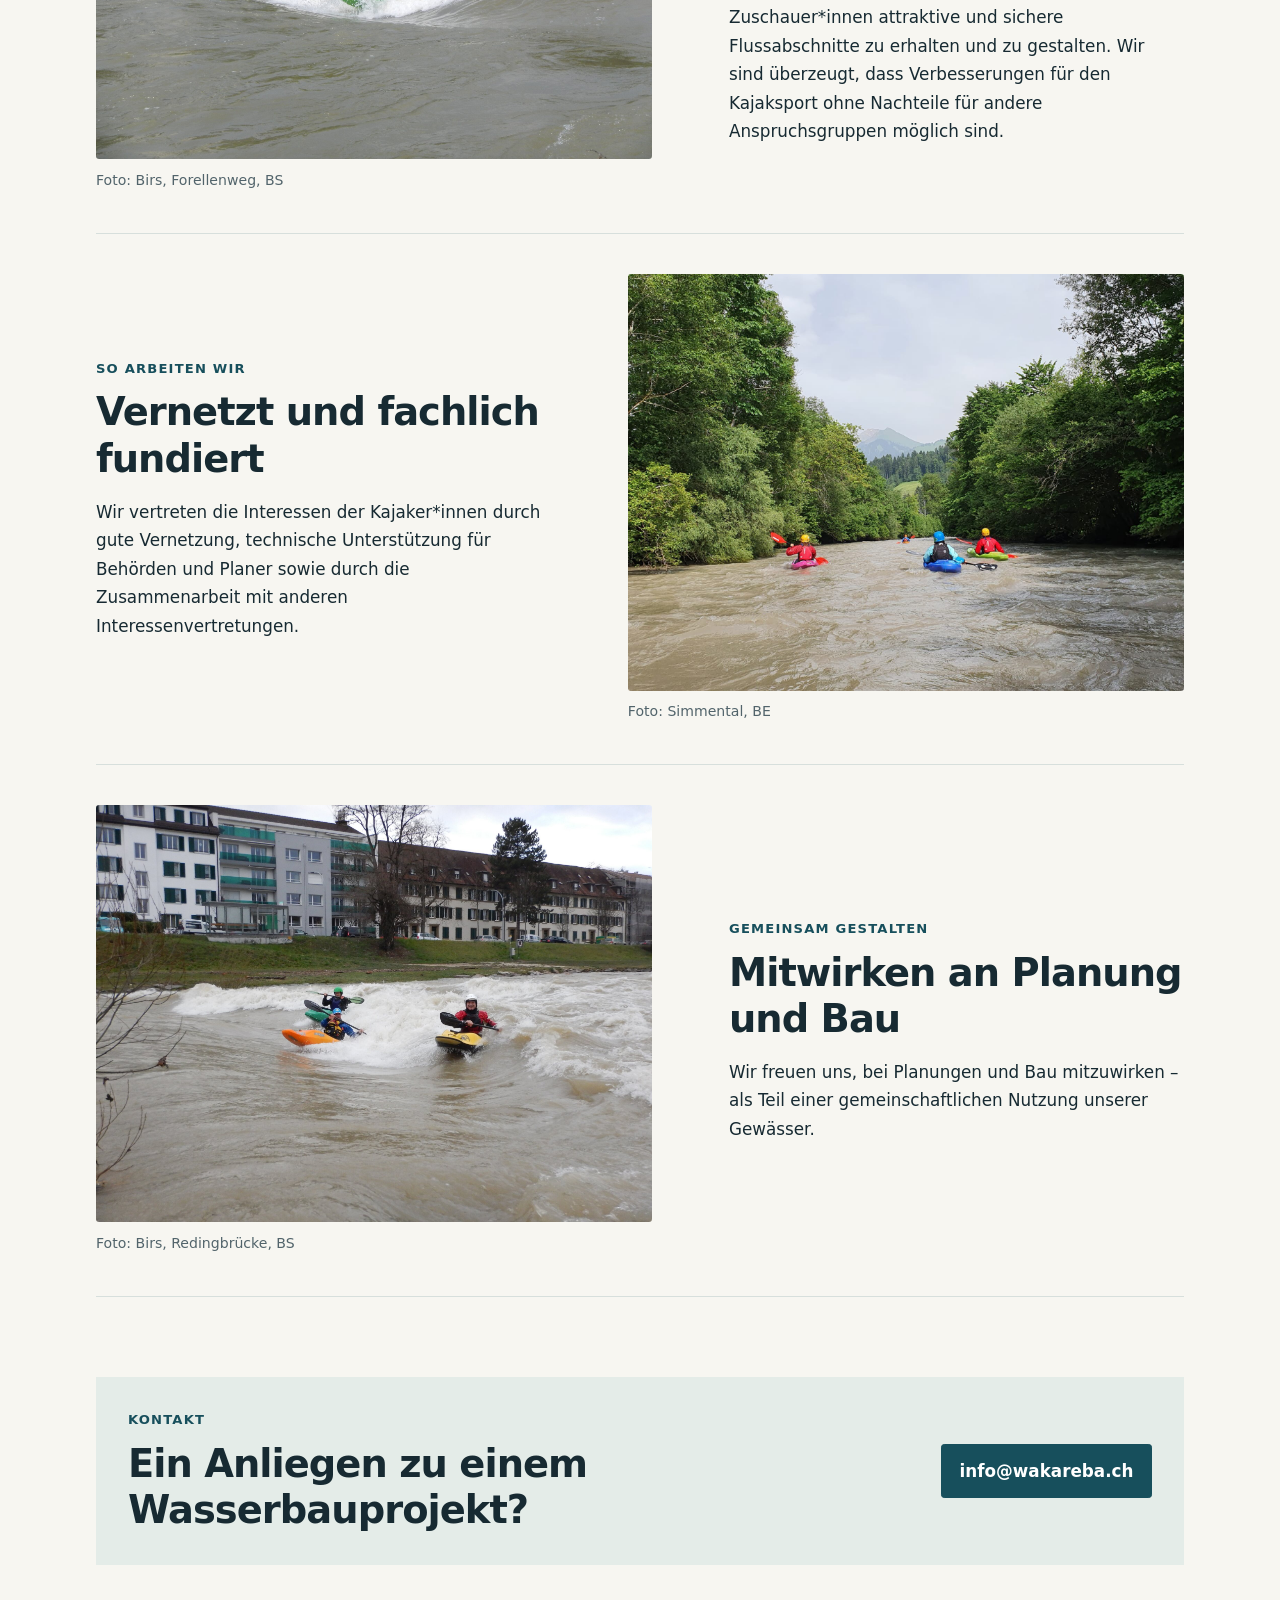
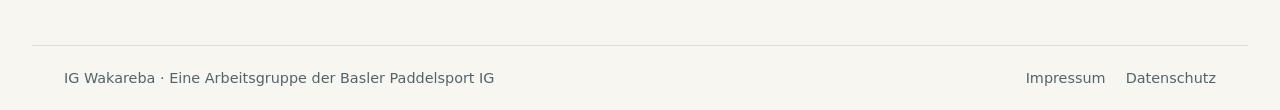
==== commit 08ff2956: "Add homepage project and contact links Co-authored-by: Copilot <223556219+Copilot@users.noreply.gith" ====
--- a/index.html
+++ b/index.html
@@ -26,6 +26,10 @@
         <p class="eyebrow">Eine Arbeitsgruppe der <a href="https://www.bpig.ch">Basler Paddelsport IG</a></p>
         <h1>IG Wakareba</h1>
         <p class="lead">Wir setzen uns dafür ein, dass die Interessen der Kajaker*innen bei Wasserbauprojekten in der Region Basel berücksichtigt werden. Dafür sind wir kompetente Ansprechpartner für Behörden und Planer und erarbeiten gemeinsam tragfähige Lösungen.</p>
+        <div class="hero-actions">
+          <a class="button hero-button" href="projekte/">Unsere Projekte</a>
+          <a class="hero-contact" href="mailto:info@wakareba.ch">Kontakt aufnehmen</a>
+        </div>
       </div>
     </section>
 
--- a/assets/styles.css
+++ b/assets/styles.css
@@ -163,6 +163,29 @@
   font-size: clamp(1.1rem, 2vw, 1.3rem);
 }
 
+.hero-actions {
+  display: flex;
+  align-items: center;
+  flex-wrap: wrap;
+  gap: 1.5rem;
+  margin-top: 1.5rem;
+}
+
+.hero-actions .hero-button {
+  border-color: var(--surface);
+  color: var(--river-dark);
+  background: var(--surface);
+}
+
+.hero-actions .hero-button:hover {
+  color: var(--river-dark);
+  background: #d9efef;
+}
+
+.hero-actions .hero-contact {
+  color: #fff;
+}
+
 .eyebrow {
   margin-bottom: 0.6rem;
   color: var(--river);
@@ -283,14 +306,57 @@
   padding-bottom: 4rem;
 }
 
+.project-toc {
+  margin: 1.5rem 0 0;
+  padding: 1.25rem 1.5rem;
+  border-left: 4px solid var(--river);
+  background: #e4ece8;
+}
+
+.project-toc-intro {
+  max-width: 52rem;
+  margin-bottom: 1rem;
+  color: var(--muted);
+}
+
+.project-toc ul {
+  display: grid;
+  grid-template-columns: repeat(2, minmax(0, 1fr));
+  gap: 0.25rem 1.5rem;
+  margin: 0;
+  padding: 0;
+  list-style: none;
+}
+
+.project-toc a {
+  display: block;
+  line-height: 1.4;
+}
+
 .project {
   display: flow-root;
   padding: 2rem 0;
   border-bottom: 1px solid var(--line);
 }
 
+.project h2[id] {
+  scroll-margin-top: 1rem;
+}
+
 .project h2 {
   margin-bottom: 1.25rem;
+}
+
+.project-backlink {
+  display: inline-block;
+  color: var(--muted);
+  font-size: 1.1rem;
+  line-height: 1;
+  text-decoration: none;
+}
+
+.project-backlink:hover {
+  color: var(--river);
 }
 
 .project-copy {
@@ -347,7 +413,6 @@
   max-width: 96vw;
   max-height: 96vh;
   margin: auto;
-  padding: 3.5rem 0 0;
   border: 0;
   background: transparent;
   overflow: visible;
@@ -366,21 +431,27 @@
   display: block;
   width: auto;
   max-width: 96vw;
-  max-height: calc(96vh - 3.5rem);
+  max-height: 96vh;
   object-fit: contain;
   border-radius: 0.2rem;
 }
 
 .project-lightbox-close {
   position: absolute;
-  top: 0;
-  right: 0;
-  padding: 0.65rem 1rem;
+  top: 0.5rem;
+  right: 0.5rem;
+  display: grid;
+  width: 2.5rem;
+  height: 2.5rem;
+  place-items: center;
+  padding: 0;
   border: 1px solid var(--surface);
-  border-radius: 0.2rem;
+  border-radius: 50%;
   color: var(--surface);
-  background: var(--river-dark);
+  background: rgb(16 58 69 / 90%);
   font: inherit;
+  font-size: 1.8rem;
+  line-height: 1;
   cursor: pointer;
 }
 
@@ -473,6 +544,10 @@
 }
 
 .status-date {
+  display: flex;
+  align-items: center;
+  justify-content: space-between;
+  gap: 1rem;
   margin-top: 1rem;
   color: var(--muted);
   font-size: 0.9rem;
@@ -532,6 +607,12 @@
     padding: 3rem 1.25rem;
   }
 
+  .hero-actions {
+    align-items: flex-start;
+    flex-direction: column;
+    gap: 0.9rem;
+  }
+
   .photo-stories,
   .contact-section,
   .page-content {
@@ -567,6 +648,14 @@
     max-height: none;
   }
 
+  .project-toc {
+    padding: 1rem;
+  }
+
+  .project-toc ul {
+    grid-template-columns: minmax(0, 1fr);
+  }
+
   .contact-section {
     align-items: flex-start;
     flex-direction: column;
